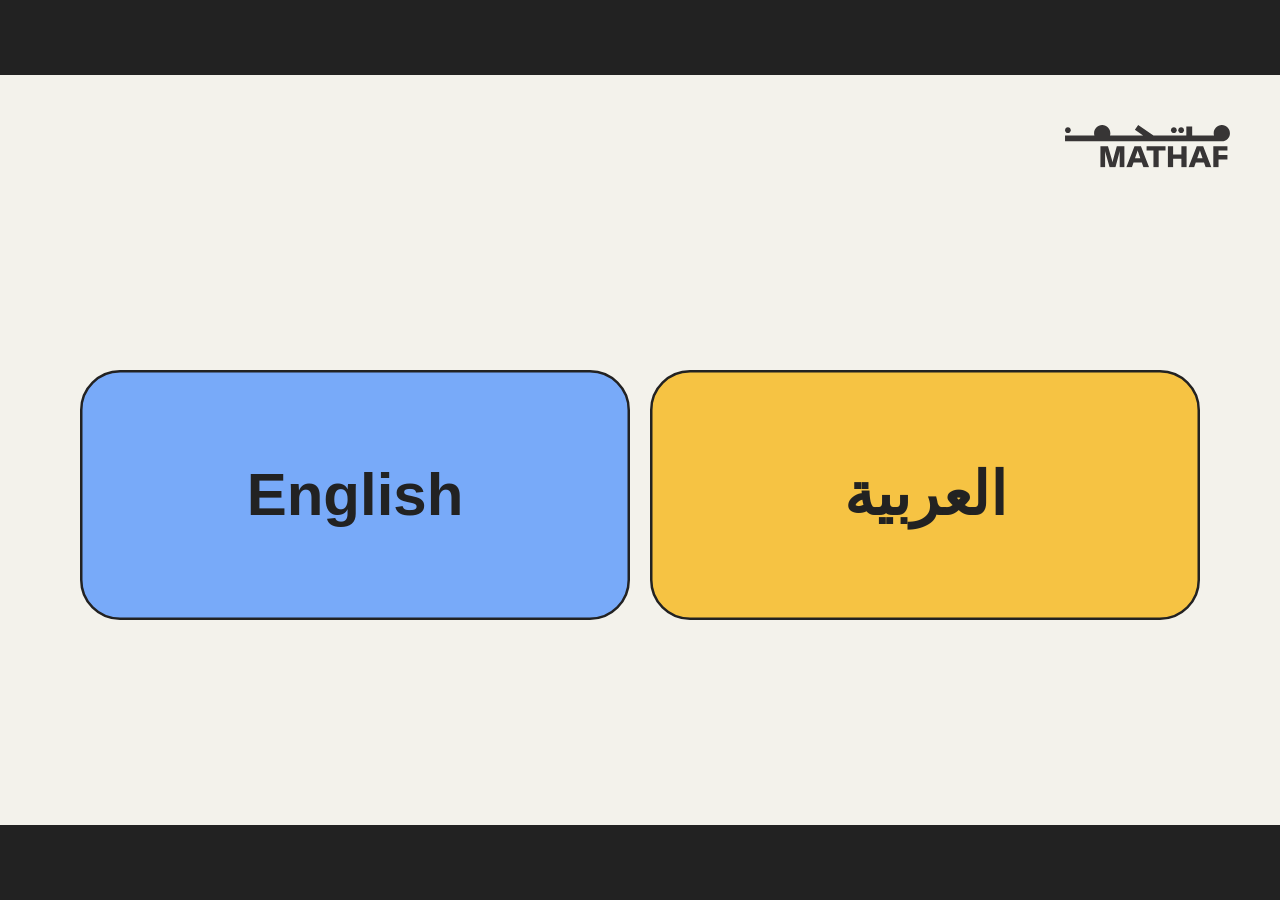
==== game/web/index.html @ 32881f0b "leaderboard" ====
<!doctype html>
<html lang="en" dir="ltr">
<head>
  <meta charset="utf-8">
  <meta name="viewport" content="width=device-width, initial-scale=1">
  <title>Quiz</title>
  <link rel="stylesheet" href="css/style.css">
</head>
<body>
  <main id="stage">
    <div class="logo-clearspace">
      <img class="logo" src="assets/logo-mathaf.svg" alt="Mathaf">
    </div>

    <section id="lang" class="screen active">
      <div class="choices">
        <button class="choice c0" data-lang="en">English</button>
        <button class="choice c1" data-lang="ar">العربية</button>
      </div>
    </section>

    <section id="cats" class="screen">
      <h1 class="title" id="cats-title"></h1>
      <div class="category-actions">
        <div class="choices" id="cat-list"></div>
        <button class="btn leaderboard-open" id="leaderboard-open"></button>
      </div>
    </section>

    <section id="leaderboard" class="screen">
      <h1 class="title" id="leaderboard-title"></h1>
      <div class="leaderboard-categories" id="leaderboard-categories"></div>
      <p class="leaderboard-status" id="leaderboard-status" role="status" aria-live="polite"></p>
      <button class="btn leaderboard-retry" id="leaderboard-retry" hidden></button>
      <div class="leaderboard-results" id="leaderboard-results">
        <div class="leaderboard-podium" id="leaderboard-podium"></div>
        <div class="leaderboard-table-wrap">
          <div class="leaderboard-table-header" aria-hidden="true">
            <span id="leaderboard-place-heading"></span>
            <span id="leaderboard-user-heading"></span>
            <span id="leaderboard-points-heading"></span>
          </div>
          <ol class="leaderboard-list" id="leaderboard-list"></ol>
        </div>
      </div>
      <div class="leaderboard-footer">
        <button class="btn" id="leaderboard-back"></button>
        <div class="leaderboard-periods" id="leaderboard-periods"></div>
      </div>
    </section>

    <section id="play" class="screen">
      <div class="bar"><span class="eyebrow" id="count"></span><div class="track"><div class="fill" id="fill"></div></div></div>
      <h2 id="q-text"></h2>
      <div class="pic" id="pic"></div>
      <div class="answers" id="answers"></div>
    </section>

    <section id="end" class="screen">
      <div class="end-main">
        <span class="eyebrow" id="end-label"></span>
        <div id="score"></div>
        <p class="lead" id="verdict"></p>
        <button class="btn" id="again"></button>
      </div>
      <!-- RFID card box; data-state is waiting, saved or expired -->
      <div class="scan" id="scan" data-state="waiting">
        <div class="scan-icon"></div>
        <h3 id="scan-title"></h3>
        <p id="scan-text"></p>
        <div class="scan-compare" id="scan-compare" hidden>
          <div><small id="before-label"></small><span id="before-score"></span></div>
          <div><small id="now-label"></small><span id="now-score"></span></div>
        </div>
        <p class="points-earned" id="points-earned" hidden></p>
        <button class="btn" id="check-points" hidden></button>
        <div class="track scan-track"><div class="fill" id="scan-fill"></div></div>
        <button class="btn" id="skip"></button>
      </div>
    </section>

    <section id="points" class="screen">
      <div class="points-page">
        <span class="eyebrow" id="points-title"></span>
        <div class="points-total" id="points-total"></div>
        <p class="points-target" id="points-target"></p>
        <div class="track points-track" role="progressbar" aria-valuemin="0" aria-valuemax="40">
          <div class="fill" id="points-fill"></div>
        </div>
        <h2 class="points-history-title" id="history-title"></h2>
        <ol class="points-history" id="points-history"></ol>
        <button class="btn" id="points-back"></button>
      </div>
    </section>

    <div id="rating-modal" class="rating-backdrop" role="dialog" aria-modal="true"
         aria-labelledby="rating-title" hidden>
      <div class="rating-card">
        <button class="rating-close" id="rating-close" aria-label="Close">&times;</button>
        <h2 id="rating-title"></h2>
        <div class="rating-options" id="rating-options"></div>
        <p id="rating-status" role="status" aria-live="polite"></p>
        <div class="rating-actions">
          <button class="btn" id="rating-submit" disabled></button>
          <button class="rating-skip" id="rating-skip"></button>
        </div>
      </div>
    </div>
  </main>
  <script src="js/question_bank.js"></script>
  <script src="js/app.js"></script>
</body>
</html>
---- game/web/css/style.css ----
@font-face {
  font-family: "IBM Plex Sans";
  font-weight: 400;
  font-display: swap;
  src: url("../fonts/IBMPlexSans-Regular.woff2") format("woff2");
}
@font-face {
  font-family: "IBM Plex Sans";
  font-weight: 700;
  font-display: swap;
  src: url("../fonts/IBMPlexSans-Bold.woff2") format("woff2");
}
@font-face {
  font-family: "IBM Plex Sans Condensed";
  font-weight: 700;
  font-display: swap;
  src: url("../fonts/IBMPlexSansCondensed-Bold.woff2") format("woff2");
}
@font-face {
  font-family: "IBM Plex Sans Arabic";
  font-weight: 400;
  font-display: swap;
  src: url("../fonts/IBMPlexSansArabic-Regular.woff2") format("woff2");
}

:root {
  --paper: #f3f2eb;
  --taupe: #d0c5be;
  --ink: #222;
  --ink-soft: #464646;
  --yellow-bright: #f9ff1e;
  --color-yellow: #ffe40c;
  --color-orange: #f6c343;
  --color-white: #fff;
  --color-grey-light: #bdbdbd;
  --color-grey-lighter: #ebebeb;
  --color-grey-medium: #6e6e6e;
  --color-black: #000;
  --color-magenta: #e83082;
  --color-success: #36ac17;
  --magenta: #e83082;
  --blue: #78aaf9;
  --orange: #f6c343;
  --yellow: #ffe40c;

  --font-body: "IBM Plex Sans", "IBM Plex Sans Arabic", sans-serif;
  --font-heading: "IBM Plex Sans Condensed", "IBM Plex Sans Arabic", sans-serif;

  --radius-pill: 2rem;
  --ease: cubic-bezier(0.25, 0.1, 0.25, 1);
  --dur-fast: 0.3s;
  --dur-med: 0.5s;
  --dur-slow: 1s;
  --space-1: 4px;
  --space-2: 8px;
  --space-3: 16px;
  --space-4: 24px;
  --space-5: 40px;
  --space-6: 64px;
  --space-7: 104px;
  --space-8: 160px;
}

*,
*::before,
*::after {
  box-sizing: border-box;
}

html,
body {
  margin: 0;
  min-height: 100%;
}

body {
  background: var(--paper);
  color: var(--ink);
  font: 16px/1.6 var(--font-body);
}

h1,
h2,
h3,
h4,
h5,
h6 {
  font-family: var(--font-heading);
}

::selection {
  background: var(--taupe);
  color: var(--ink);
}

html,
body {
  height: 100%;
  overflow: hidden;
}
body {
  background: var(--ink);
  -webkit-user-select: none;
  user-select: none;
  -webkit-tap-highlight-color: transparent;
  touch-action: manipulation;
}
button {
  font: inherit;
  color: inherit;
  cursor: pointer;
  border: 0;
  background: none;
}

#stage {
  width: 1024px;
  height: 600px;
  background: var(--paper);
  position: absolute;
  left: 50%;
  top: 50%;
  overflow: hidden;
  transform: translate(-50%, -50%);
}
/* Mathaf logo area */
.logo-clearspace {
  position: absolute;

  top: 24px;
  right: 24px;

  /* Clearspace around the actual logo */
  padding: 16px;

  z-index: 2;
}

.logo {
  display: block;

  /* Standard digital logo */
  width: 132px;
  height: auto;
}


/* Hide logo while answering questions */
#stage[data-screen="play"] .logo-clearspace {
  display: none;
}
.screen {
  position: absolute;
  inset: 0;
  padding: 112px var(--space-6) var(--space-5);
  display: none;
  flex-direction: column;
}
.screen.active {
  display: flex;
}

.eyebrow {
  font: 600 14px/1 var(--font-body);
  letter-spacing: 0.12em;
  text-transform: uppercase;
  color: var(--ink-soft);
}
[dir="rtl"] .eyebrow {
  letter-spacing: 0;
}
.title {
  font-size: 56px;
  line-height: 1.1;
  margin: var(--space-3) 0 var(--space-5);
  font-weight: 700;
}

.choices {
  display: grid;
  gap: var(--space-3);
  margin-top: auto;
  margin-bottom: auto;
}
#lang .choices {
  grid-template-columns: 1fr 1fr;
}
#cats .choices {
  grid-template-columns: 1fr 1fr;
}
#cats {
  padding: 72px var(--space-6) var(--space-3);
}
#cats .category-actions {
  display: flex;
  flex-direction: column;
  gap: var(--space-2);
  width: 100%;
  margin: auto;
}
#cats .title {
  font-size: 44px;
  margin: 8px 0 16px;
}
#cats .choices {
  width: 100%;
  margin: 0;
}
#cats .choice {
  min-height: 112px;
  font-size: 32px;
}
.leaderboard-open {
  box-sizing: border-box;
  width: 320px;
  min-height: 56px;
  margin: 0 auto;
  font-size: 24px;
  white-space: nowrap;
}
.choice {
  min-height: 200px;
  border-radius: var(--radius-pill);
  border: 2px solid var(--ink);
  font: 700 48px/1.1 var(--font-heading);
  padding: var(--space-4);
}
.choice:active {
  opacity: 0.8;
}
.c0 {
  background: var(--blue);
}
.c1 {
  background: var(--orange);
}
.c2 {
  background: var(--yellow);
}
.c3 {
  background: var(--taupe);
}

.bar {
  display: flex;
  align-items: center;
  gap: var(--space-3);
}
.track {
  flex: 1;
  height: 8px;
  border-radius: 4px;
  background: var(--taupe);
  overflow: hidden;
}
.fill {
  height: 100%;
  width: 100%;
  background: var(--ink);
  transform: scaleX(0);
  transform-origin: left center;
}
[dir="rtl"] .fill {
  transform-origin: right center;
}
#play {
  padding-top: var(--space-4);
  padding-bottom: var(--space-3); /* less empty space at the bottom = bigger image */
}
#q-text {
  font-size: 28px;
  line-height: 1.15;
  font-weight: 700;
  margin: var(--space-2) 0;
}
.pic {
  flex: 1; /* the image takes all space the text and buttons leave free */
  min-height: 0;
  margin-bottom: var(--space-2);
  border-radius: var(--space-3);
  background: none; /* no box behind the artwork: it sits on the page colour */
  overflow: hidden;
}
.pic img {
  width: 100%;
  height: 100%;
  object-fit: contain;
  display: block;
} /* contain: show the whole artwork, never crop */
.answers {
  display: grid;
  grid-template-columns: 1fr 1fr;
  gap: var(--space-2);
}
.ans {
  min-height: 52px; /* still easy to tap on a touchscreen */
  padding: var(--space-1) var(--space-4);
  border-radius: var(--radius-pill);
  border: 2px solid var(--ink);
  background: var(--paper);
  font: 500 20px/1.2 var(--font-body);
  text-align: start;
}
.ans:active {
  background: var(--taupe);
}
.ans.correct {
  background: #36ac17;
  font-weight: 700;
}
.ans.wrong {
  background: #e9190a;
  color: #fff;
}
/* 2-picture questions: two artworks side by side, each one a button */
.answers.pictures {
  flex: 1; /* take the space of the hidden .pic area */
  min-height: 0;
}
.answers.pictures .ans {
  height: 100%;
  min-height: 0;
  padding: var(--space-1); /* the coloured edge that turns green or red */
  border-radius: var(--space-3);
}
.answers.pictures .ans img {
  width: 100%;
  height: 100%;
  object-fit: contain; /* show the whole artwork, never crop */
  display: block;
}
/* Title and date shown on the picture after answering */
.pic,
.answers.pictures .ans {
  position: relative; /* the caption is placed relative to its picture */
}
.caption {
  position: absolute;
  left: 0;
  right: 0;
  bottom: 0;
  padding: var(--space-2) var(--space-3);
  background: rgba(0, 0, 0, 0.75);
  color: #fff;
  font: 700 24px/1.25 var(--font-body); /* change 24px to make the caption bigger or smaller */
  text-align: center;
}
.answers.locked .ans {
  pointer-events: none;
}
.answers.locked .ans:not(.correct):not(.wrong) {
  opacity: 0.45;
}

#end {
  justify-content: center;
}
#score {
  font: 700 180px/1 var(--font-heading);
  margin: var(--space-3) 0;
}
#score small {
  font-size: 64px;
  color: var(--ink-soft);
}
.lead {
  font-size: 22px;
  color: var(--ink-soft);
  margin: 0;
}
.btn {
  align-self: flex-start;
  margin-top: var(--space-4);
  min-height: 72px;
  padding: 0 var(--space-5);
  border-radius: var(--radius-pill);
  background: var(--yellow-bright);
  border: 2px solid var(--ink);
  font: 700 24px var(--font-heading);
}
.btn:active {
  background: var(--yellow);
}

#end.active {
  display: grid;
  grid-template-columns: 1fr 340px;
  gap: var(--space-5);
  align-items: center;
}
.end-main {
  display: flex;
  flex-direction: column;
}
.scan {
  border: 2px solid var(--ink);
  border-radius: var(--radius-pill);
  padding: var(--space-4);
  background: var(--blue);
  display: flex;
  flex-direction: column;
  gap: var(--space-2);
}
.scan h3 {
  margin: 0;
  font-size: 32px;
  line-height: 1.1;
}
.scan p {
  margin: 0;
  font-size: 20px;
  line-height: 1.3;
}
.scan-icon {
  width: 72px;
  height: 48px;
  border: 2px solid var(--ink);
  border-radius: 8px;
  background: var(--paper);
  margin-bottom: var(--space-2);
  position: relative;
}
.scan-icon::after {
  content: "";
  position: absolute;
  left: 8px;
  top: 10px;
  width: 20px;
  height: 16px;
  border-radius: 3px;
  background: var(--ink);
}
.scan-track {
  flex: none;
  margin-top: var(--space-3);
  background: var(--paper);
}
.scan-fill-run {
  transition: transform 20s linear;
}
.scan[data-state="saved"] {
  background: var(--paper);
}
.scan[data-state="saved"] .scan-track,
.scan[data-state="expired"] .scan-track {
  display: none;
}
.scan[data-state="expired"] {
  background: var(--taupe);
  border-color: var(--taupe);
}
.scan-compare {
  display: flex;
  gap: var(--space-3);
  font: 700 40px/1 var(--font-heading);
  margin-top: var(--space-2);
}
.scan-compare[hidden] {
  display: none; /* display: flex above would otherwise override the hidden attribute */
}
.scan-compare small {
  display: block;
  font: 500 14px/1.2 var(--font-body);
  color: var(--ink-soft);
  margin-bottom: var(--space-1);
}

.points-earned {
  font-weight: 700;
  white-space: pre-line;
}
.scan #check-points {
  min-height: 56px;
  margin-top: var(--space-2);
  font-size: 20px;
}
#points {
  padding: 32px var(--space-6);
}
.points-page {
  display: flex;
  flex-direction: column;
  min-height: 0;
  height: 100%;
}
.points-total {
  font: 700 88px/1 var(--font-heading);
  margin-top: var(--space-2);
}
.points-target {
  font-size: 20px;
  margin: var(--space-2) 0;
}
.points-track {
  flex: none;
  height: 16px;
}
.points-history-title {
  font-size: 28px;
  margin: var(--space-3) 0 var(--space-1);
}
.points-history {
  min-height: 0;
  overflow-y: auto;
  list-style: none;
  padding: 0;
  margin: 0;
}
.points-history li {
  display: flex;
  justify-content: space-between;
  align-items: center;
  gap: var(--space-3);
  padding: var(--space-2) 0;
  border-bottom: 1px solid var(--taupe);
  font-size: 18px;
}
.points-history li strong {
  flex: none;
  font: 700 24px/1 var(--font-heading);
}
.points-page .btn {
  flex: none;
  margin-top: var(--space-3);
}

#leaderboard {
  padding: 72px var(--space-6) var(--space-3);
}
#leaderboard .title {
  font-size: 44px;
  margin: 8px 0 16px;
}
.leaderboard-categories,
.leaderboard-periods {
  display: flex;
  gap: var(--space-2);
}
.leaderboard-categories {
  margin-bottom: var(--space-2);
}
.leaderboard-tab {
  flex: 1;
  min-width: 0;
  min-height: 42px;
  padding: 0 var(--space-3);
  border: 2px solid var(--ink);
  border-radius: var(--radius-pill);
  font: 700 18px/1.1 var(--font-body);
}
.leaderboard-tab[aria-pressed="true"] {
  background: var(--yellow-bright);
}
#leaderboard-categories .leaderboard-tab[aria-pressed="true"] {
  background: var(--color-magenta);
}
.leaderboard-status {
  min-height: 24px;
  margin: 0;
  color: var(--ink-soft);
}
.leaderboard-results {
  display: grid;
  grid-template-columns: minmax(0, 0.9fr) minmax(0, 1.1fr);
  align-items: stretch;
  gap: var(--space-4);
  flex: 1;
  min-height: 0;
  margin: var(--space-2) 0;
}
.leaderboard-results[hidden] {
  display: none;
}
.leaderboard-podium {
  display: grid;
  grid-template-columns: repeat(3, minmax(0, 1fr));
  align-items: end;
  align-self: center;
  width: 100%;
  height: min(100%, 280px);
  min-height: 0;
}
.podium-place {
  display: flex;
  flex-direction: column;
  align-items: center;
  justify-content: flex-end;
  min-width: 0;
  text-align: center;
}
.podium-place-empty {
  visibility: hidden;
}
.podium-trophy {
  min-height: 48px;
  font-size: 42px;
  line-height: 1.2;
}
.podium-place-1 .podium-trophy {
  font-size: 52px;
}
.podium-user {
  width: 100%;
  overflow: hidden;
  padding: 0 2px var(--space-1);
  font-size: 15px;
  text-overflow: ellipsis;
  white-space: nowrap;
}
.podium-block {
  display: grid;
  place-items: center;
  width: 100%;
  min-height: 70px;
  color: var(--color-white);
  font: 700 52px/1 var(--font-heading);
}
.podium-place-1 .podium-block {
  min-height: 150px;
  background: var(--color-yellow);
  font-size: 80px;
}
.podium-place-2 .podium-block {
  min-height: 105px;
  background: var(--color-grey-light);
  font-size: 64px;
}
.podium-place-3 .podium-block {
  min-height: 78px;
  background: var(--color-orange);
  font-size: 56px;
}
.leaderboard-table-wrap {
  display: flex;
  flex-direction: column;
  min-width: 0;
  min-height: 0;
}
.leaderboard-table-header,
.leaderboard-row {
  display: grid;
  grid-template-columns: 76px minmax(0, 1fr) 52px;
  align-items: center;
  gap: var(--space-2);
}
.leaderboard-table-header {
  flex: none;
  min-height: 30px;
  color: var(--ink-soft);
  font-size: 14px;
  font-weight: 700;
}
.leaderboard-list {
  flex: 1;
  min-height: 0;
  min-width: 0;
  overscroll-behavior: contain;
  overflow-x: hidden;
  overflow-y: scroll;
  margin: 0;
  padding: 0;
  list-style: none;
  scrollbar-gutter: stable;
  scrollbar-color: var(--color-grey-medium) var(--color-grey-lighter);
  scrollbar-width: thin;
  touch-action: pan-y;
}
.leaderboard-list::-webkit-scrollbar {
  width: 10px;
}
.leaderboard-list::-webkit-scrollbar-track {
  background: var(--color-grey-lighter);
  border-radius: var(--radius-pill);
}
.leaderboard-list::-webkit-scrollbar-thumb {
  background: var(--color-grey-medium);
  border: 2px solid var(--color-grey-lighter);
  border-radius: var(--radius-pill);
}
.leaderboard-row {
  min-height: 42px;
  min-width: 0;
  padding: var(--space-1) var(--space-2);
  border-bottom: 1px solid var(--taupe);
  border-radius: 6px;
  font-size: 16px;
  transition: background-color var(--dur-fast), box-shadow var(--dur-fast);
}
.leaderboard-row:hover {
  background: var(--color-grey-lighter);
  box-shadow: inset 3px 0 var(--blue);
}
.leaderboard-row.leaderboard-current-user,
.leaderboard-row.leaderboard-current-user:hover {
  background: var(--color-success);
  color: var(--color-black);
  font-weight: 700;
}
.leaderboard-place {
  display: flex;
  align-items: center;
  justify-content: center;
  gap: var(--space-1);
  min-width: 0;
  font-size: 19px;
}
.leaderboard-place > span:last-child {
  min-width: 1.5em;
  text-align: center;
}
.leaderboard-place .leaderboard-trophy {
  flex: none;
  font-size: 24px;
  line-height: 1;
}
.leaderboard-place.leaderboard-rank-1 {
  color: #8a6200;
}
.leaderboard-place.leaderboard-rank-1 .leaderboard-trophy {
  font-size: 26px;
  filter: drop-shadow(0 2px 2px rgba(110, 75, 0, 0.45));
}
.leaderboard-user {
  min-width: 0;
  overflow: hidden;
  text-overflow: ellipsis;
  white-space: nowrap;
}
.leaderboard-score {
  text-align: end;
  font: 700 24px/1 var(--font-heading);
}
.leaderboard-footer {
  display: flex;
  align-items: stretch;
  justify-content: space-between;
  gap: var(--space-3);
  margin-top: auto;
}
.leaderboard-footer > .btn {
  flex: 0 0 260px;
  width: 260px;
  min-height: 56px;
  margin: 0;
  padding: 0 var(--space-2);
  font: 700 20px var(--font-heading);
}
.leaderboard-periods {
  display: flex;
  gap: var(--space-2);
}
.leaderboard-periods .leaderboard-tab {
  flex: 0 0 auto;
  width: auto;
  min-height: 56px;
  padding: 0 20px;
  font: 700 20px var(--font-heading);
}
#leaderboard .leaderboard-retry {
  min-height: 40px;
  margin: 0 0 var(--space-2);
  padding: 0 var(--space-3);
  font-size: 16px;
}
#leaderboard .leaderboard-retry[hidden] {
  display: none;
}

.rating-backdrop {
  position: absolute;
  inset: 0;
  z-index: 5;
  display: grid;
  place-items: center;
  padding: var(--space-5);
  background: rgba(0, 0, 0, 0.48);
}
.rating-backdrop[hidden] {
  display: none;
}
.rating-card {
  position: relative;
  width: min(620px, 100%);
  padding: var(--space-5);
  border-radius: var(--space-3);
  background: #fff;
  box-shadow: 0 12px 40px rgba(0, 0, 0, 0.25);
  text-align: center;
}
.rating-card h2 {
  max-width: 470px;
  margin: 0 auto var(--space-4);
  font: 700 30px/1.2 var(--font-body);
}
.rating-close {
  position: absolute;
  top: 8px;
  right: 12px;
  width: 40px;
  height: 40px;
  border-radius: 50%;
  font-size: 32px;
  line-height: 1;
}
[dir="rtl"] .rating-close {
  right: auto;
  left: 12px;
}
.rating-options {
  display: flex;
  justify-content: center;
  gap: var(--space-2);
}
.rating-option {
  width: 72px;
  height: 72px;
  padding: 0;
  border: 2px solid transparent;
  border-radius: 50%;
}
.rating-option svg {
  display: block;
  width: 56px;
  height: 56px;
  margin: auto;
}
.rating-option[aria-pressed="true"] {
  border-color: var(--ink);
  background: var(--paper);
  transform: scale(1.08);
}
.rating-status {
  min-height: 24px;
  margin: var(--space-2) 0 0;
  color: #a32116;
}
.rating-actions {
  display: flex;
  justify-content: center;
  align-items: center;
  gap: var(--space-3);
}
.rating-actions .btn {
  align-self: auto;
  min-height: 56px;
  margin-top: var(--space-2);
  padding: 0 var(--space-4);
  font-size: 20px;
}
.rating-actions .btn:disabled {
  opacity: 0.5;
  cursor: default;
}
.rating-skip {
  min-height: 48px;
  padding: 0 var(--space-2);
  font-size: 18px;
  text-decoration: underline;
}
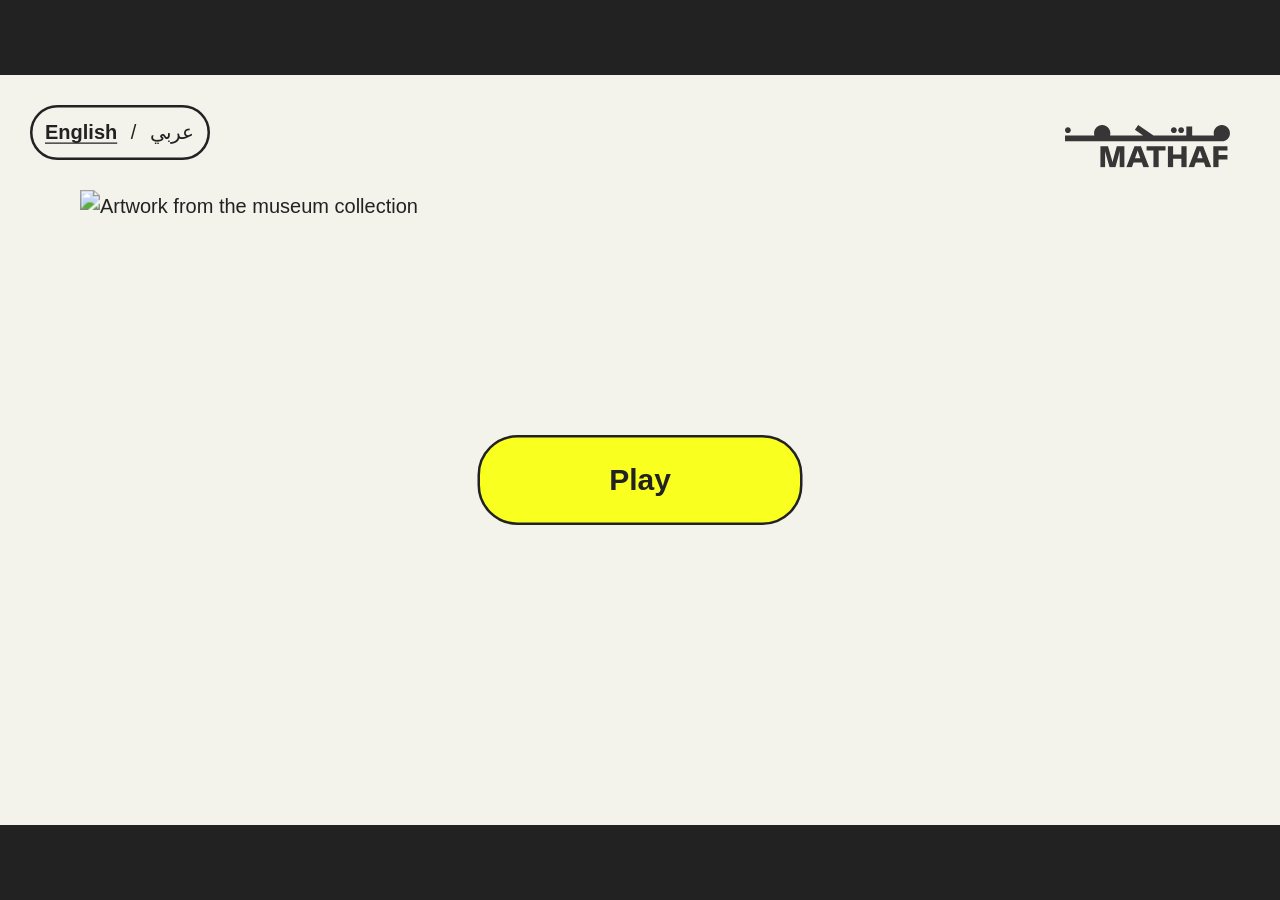
==== commit 1681c29d: "language and main screen" ====
--- a/game/web/index.html
+++ b/game/web/index.html
@@ -8,14 +8,52 @@
 </head>
 <body>
   <main id="stage">
+    <div id="language-control" role="group" aria-label="Language">
+      <button type="button" data-lang="en" aria-pressed="true">English</button>
+      <span aria-hidden="true">/</span>
+      <button type="button" data-lang="ar" aria-pressed="false">عربي</button>
+    </div>
     <div class="logo-clearspace">
       <img class="logo" src="assets/logo-mathaf.svg" alt="Mathaf">
     </div>
 
-    <section id="lang" class="screen active">
-      <div class="choices">
-        <button class="choice c0" data-lang="en">English</button>
-        <button class="choice c1" data-lang="ar">العربية</button>
+    <section id="home" class="screen active">
+      <img id="home-art" class="home-art" alt="">
+      <button class="btn home-play" id="home-play" type="button"></button>
+    </section>
+
+    <section id="account" class="screen">
+      <div class="account-panel">
+        <h1 class="title" id="account-title"></h1>
+        <p id="account-prompt"></p>
+        <div class="account-choice" id="account-choice">
+          <button class="choice c0" id="account-signin" type="button"></button>
+          <button class="choice c1" id="account-guest" type="button"></button>
+        </div>
+        <form id="account-form" hidden>
+          <label for="account-code-input" id="account-code-label"></label>
+          <input id="account-code-input" name="account-code" type="text"
+                 maxlength="128" autocomplete="off" autocapitalize="off"
+                 spellcheck="false">
+          <button class="btn" id="account-submit" type="submit"></button>
+        </form>
+        <button class="btn" id="account-create-open" type="button" hidden></button>
+        <form id="account-create-form" hidden>
+          <label for="account-name-input" id="account-name-label"></label>
+          <input id="account-name-input" name="display-name" type="text"
+                 maxlength="40" autocomplete="name">
+          <button class="btn" id="account-create-submit" type="submit"></button>
+          <button class="btn account-create-back" id="account-create-back" type="button"></button>
+        </form>
+        <div id="account-created" hidden>
+          <p id="account-created-message"></p>
+          <strong id="account-created-code" dir="ltr"></strong>
+          <p id="account-created-reminder"></p>
+          <button class="btn" id="account-created-continue" type="button"></button>
+        </div>
+        <p id="account-error" role="status" aria-live="polite"></p>
+        <p id="account-countdown" role="status" aria-live="polite"></p>
+        <button class="btn account-back" id="account-back" type="button" hidden></button>
       </div>
     </section>
 
@@ -63,19 +101,15 @@
         <p class="lead" id="verdict"></p>
         <button class="btn" id="again"></button>
       </div>
-      <!-- RFID card box; data-state is waiting, saved or expired -->
-      <div class="scan" id="scan" data-state="waiting">
-        <div class="scan-icon"></div>
-        <h3 id="scan-title"></h3>
-        <p id="scan-text"></p>
-        <div class="scan-compare" id="scan-compare" hidden>
+      <div class="save-panel" id="save-panel" data-state="waiting">
+        <h3 id="save-title"></h3>
+        <p id="save-message" role="status" aria-live="polite"></p>
+        <div class="score-compare" id="score-compare" hidden>
           <div><small id="before-label"></small><span id="before-score"></span></div>
           <div><small id="now-label"></small><span id="now-score"></span></div>
         </div>
         <p class="points-earned" id="points-earned" hidden></p>
         <button class="btn" id="check-points" hidden></button>
-        <div class="track scan-track"><div class="fill" id="scan-fill"></div></div>
-        <button class="btn" id="skip"></button>
       </div>
     </section>
 
--- a/game/web/css/style.css
+++ b/game/web/css/style.css
@@ -1,28 +1,3 @@
-@font-face {
-  font-family: "IBM Plex Sans";
-  font-weight: 400;
-  font-display: swap;
-  src: url("../fonts/IBMPlexSans-Regular.woff2") format("woff2");
-}
-@font-face {
-  font-family: "IBM Plex Sans";
-  font-weight: 700;
-  font-display: swap;
-  src: url("../fonts/IBMPlexSans-Bold.woff2") format("woff2");
-}
-@font-face {
-  font-family: "IBM Plex Sans Condensed";
-  font-weight: 700;
-  font-display: swap;
-  src: url("../fonts/IBMPlexSansCondensed-Bold.woff2") format("woff2");
-}
-@font-face {
-  font-family: "IBM Plex Sans Arabic";
-  font-weight: 400;
-  font-display: swap;
-  src: url("../fonts/IBMPlexSansArabic-Regular.woff2") format("woff2");
-}
-
 :root {
   --paper: #f3f2eb;
   --taupe: #d0c5be;
@@ -43,8 +18,8 @@
   --orange: #f6c343;
   --yellow: #ffe40c;
 
-  --font-body: "IBM Plex Sans", "IBM Plex Sans Arabic", sans-serif;
-  --font-heading: "IBM Plex Sans Condensed", "IBM Plex Sans Arabic", sans-serif;
+  --font-body: "ABC Diatype", sans-serif;
+  --font-heading: "ABC Diatype", sans-serif;
 
   --radius-pill: 2rem;
   --ease: cubic-bezier(0.25, 0.1, 0.25, 1);
@@ -61,6 +36,11 @@
   --space-8: 160px;
 }
 
+:lang(ar) {
+  --font-body: "ABC Diatype Arabic", "ABC Diatype", sans-serif;
+  --font-heading: "ABC Diatype Arabic", "ABC Diatype", sans-serif;
+}
+
 *,
 *::before,
 *::after {
@@ -144,6 +124,33 @@
   height: auto;
 }
 
+#language-control {
+  position: absolute;
+  top: 24px;
+  left: 24px;
+  z-index: 4;
+  display: flex;
+  align-items: center;
+  justify-content: space-between;
+  width: 144px;
+  height: 44px;
+  padding: 4px 10px;
+  border: 2px solid var(--ink);
+  border-radius: var(--radius-pill);
+  background: var(--paper);
+  direction: ltr;
+}
+#language-control button {
+  min-height: 32px;
+  padding: 0;
+  font-size: 16px;
+  white-space: nowrap;
+}
+#language-control button[aria-pressed="true"] {
+  font-weight: 700;
+  text-decoration: underline;
+  text-underline-offset: 3px;
+}
 
 /* Hide logo while answering questions */
 #stage[data-screen="play"] .logo-clearspace {
@@ -182,8 +189,185 @@
   margin-top: auto;
   margin-bottom: auto;
 }
-#lang .choices {
-  grid-template-columns: 1fr 1fr;
+#home {
+  align-items: center;
+  justify-content: center;
+  padding: 92px var(--space-6) 112px;
+}
+.home-art {
+  position: absolute;
+  inset: 92px var(--space-6) 112px;
+  width: calc(100% - 128px);
+  height: calc(100% - 204px);
+  object-fit: contain;
+}
+.home-play {
+  position: absolute;
+  z-index: 1;
+  left: 50%;
+  top: 50%;
+  min-width: 260px;
+  margin: 0;
+  transform: translate(-50%, -50%);
+  background: rgba(232, 48, 130, 0.72);
+}
+.home-play.btn:active {
+  background: rgba(232, 48, 130, 0.88);
+}
+#account {
+  justify-content: center;
+  align-items: stretch;
+  padding: 72px var(--space-6) var(--space-3);
+}
+.account-panel {
+  display: grid;
+  grid-template-columns: minmax(0, 1fr) minmax(0, 1fr);
+  align-content: center;
+  align-items: center;
+  gap: var(--space-2);
+  width: 100%;
+  margin: auto;
+}
+#account .title {
+  grid-column: 1 / -1;
+  font-size: 40px;
+  margin: 0;
+}
+#account-prompt {
+  grid-column: 1 / -1;
+  font-size: 18px;
+  line-height: 1.3;
+  margin: 0;
+}
+.account-choice {
+  grid-column: 1 / -1;
+  display: grid;
+  grid-template-columns: repeat(2, minmax(0, 1fr));
+  gap: var(--space-3);
+  width: 100%;
+}
+.account-choice[hidden] {
+  display: none;
+}
+.account-choice .choice {
+  min-height: 112px;
+  font-size: 32px;
+}
+#account-form {
+  grid-column: 1;
+  display: flex;
+  flex-direction: column;
+  gap: var(--space-2);
+  width: 100%;
+}
+#account-form[hidden] {
+  display: none;
+}
+#account-code-label {
+  font-size: 18px;
+  font-weight: 700;
+}
+#account-code-input,
+#account-name-input {
+  width: 100%;
+  min-height: 64px;
+  border: 2px solid var(--ink);
+  border-radius: var(--radius-pill);
+  padding: 0 var(--space-4);
+  background: var(--color-white);
+  color: var(--ink);
+  font: 500 28px/1.2 var(--font-body);
+  user-select: text;
+  -webkit-user-select: text;
+}
+.account-panel .btn {
+  align-self: stretch;
+  min-height: 56px;
+  margin-top: 0;
+  padding: 0 var(--space-3);
+  font-size: 22px;
+}
+#account-submit {
+  background: var(--blue);
+}
+#account-create-submit {
+  min-height: 56px;
+  background: var(--blue);
+}
+#account-create-open {
+  grid-column: 2;
+  width: 100%;
+  min-height: 72px;
+  background: var(--orange);
+}
+#account-create-form {
+  grid-column: 1 / -1;
+  display: grid;
+  grid-template-columns: minmax(0, 1fr) minmax(0, 1fr);
+  align-items: center;
+  gap: var(--space-2) var(--space-4);
+}
+#account-name-label,
+#account-name-input,
+#account-create-submit {
+  grid-column: 1;
+}
+.account-create-back {
+  grid-column: 2;
+  grid-row: 3;
+}
+#account-create-back {
+  min-height: 56px;
+  background: var(--orange);
+}
+#account-create-form[hidden],
+#account-created[hidden] {
+  display: none;
+}
+#account-created {
+  grid-column: 1 / -1;
+  display: flex;
+  flex-direction: column;
+  align-items: center;
+  gap: var(--space-2);
+  text-align: center;
+}
+#account-created-message,
+#account-created-reminder {
+  margin: 0;
+}
+#account-created-code {
+  border: 2px dashed var(--ink);
+  border-radius: var(--radius-pill);
+  padding: var(--space-2) var(--space-4);
+  font-size: 44px;
+  letter-spacing: 0.18em;
+}
+#account-created-continue {
+  min-height: 56px;
+  align-self: center;
+  width: 320px;
+}
+#account-error {
+  grid-column: 1 / -1;
+  min-height: 1.3em;
+  margin: 0;
+  color: #a00000;
+}
+#account-error[hidden] {
+  display: none;
+}
+#account-countdown {
+  grid-column: 1 / -1;
+  margin: 0;
+  font-weight: 700;
+  text-align: center;
+}
+#account-back {
+  grid-column: 1 / -1;
+  justify-self: center;
+  width: 320px;
+  background: var(--yellow-bright);
 }
 #cats .choices {
   grid-template-columns: 1fr 1fr;
@@ -264,7 +448,7 @@
   transform-origin: right center;
 }
 #play {
-  padding-top: var(--space-4);
+  padding-top: 88px;
   padding-bottom: var(--space-3); /* less empty space at the bottom = bigger image */
 }
 #q-text {
@@ -392,7 +576,7 @@
   display: flex;
   flex-direction: column;
 }
-.scan {
+.save-panel {
   border: 2px solid var(--ink);
   border-radius: var(--radius-pill);
   padding: var(--space-4);
@@ -401,64 +585,34 @@
   flex-direction: column;
   gap: var(--space-2);
 }
-.scan h3 {
+.save-panel h3 {
   margin: 0;
   font-size: 32px;
   line-height: 1.1;
 }
-.scan p {
+.save-panel p {
   margin: 0;
   font-size: 20px;
   line-height: 1.3;
 }
-.scan-icon {
-  width: 72px;
-  height: 48px;
-  border: 2px solid var(--ink);
-  border-radius: 8px;
+.save-panel[data-state="saved"] {
   background: var(--paper);
-  margin-bottom: var(--space-2);
-  position: relative;
-}
-.scan-icon::after {
-  content: "";
-  position: absolute;
-  left: 8px;
-  top: 10px;
-  width: 20px;
-  height: 16px;
-  border-radius: 3px;
-  background: var(--ink);
-}
-.scan-track {
-  flex: none;
-  margin-top: var(--space-3);
-  background: var(--paper);
-}
-.scan-fill-run {
-  transition: transform 20s linear;
-}
-.scan[data-state="saved"] {
-  background: var(--paper);
-}
-.scan[data-state="saved"] .scan-track,
-.scan[data-state="expired"] .scan-track {
-  display: none;
-}
-.scan[data-state="expired"] {
+}
+.save-panel[data-state="guest"],
+.save-panel[data-state="error"] {
   background: var(--taupe);
   border-color: var(--taupe);
 }
-.scan-compare {
+.score-compare {
   display: flex;
   gap: var(--space-3);
   font: 700 40px/1 var(--font-heading);
   margin-top: var(--space-2);
 }
-.scan-compare[hidden] {
+.score-compare[hidden] {
   display: none; /* display: flex above would otherwise override the hidden attribute */
 }
-.scan-compare small {
+.score-compare small {
   display: block;
   font: 500 14px/1.2 var(--font-body);
   color: var(--ink-soft);
@@ -469,7 +623,7 @@
   font-weight: 700;
   white-space: pre-line;
 }
-.scan #check-points {
+.save-panel #check-points {
   min-height: 56px;
   margin-top: var(--space-2);
   font-size: 20px;
@@ -592,12 +746,16 @@
   visibility: hidden;
 }
 .podium-trophy {
+  display: block;
+  width: 44px;
+  height: 48px;
+  object-fit: contain;
+  flex: none;
   min-height: 48px;
-  font-size: 42px;
-  line-height: 1.2;
 }
 .podium-place-1 .podium-trophy {
-  font-size: 52px;
+  width: 52px;
+  height: 52px;
 }
 .podium-user {
   width: 100%;
@@ -709,15 +867,18 @@
   text-align: center;
 }
 .leaderboard-place .leaderboard-trophy {
+  display: block;
   flex: none;
-  font-size: 24px;
-  line-height: 1;
+  width: 24px;
+  height: 24px;
+  object-fit: contain;
 }
 .leaderboard-place.leaderboard-rank-1 {
   color: #8a6200;
 }
 .leaderboard-place.leaderboard-rank-1 .leaderboard-trophy {
-  font-size: 26px;
+  width: 26px;
+  height: 26px;
   filter: drop-shadow(0 2px 2px rgba(110, 75, 0, 0.45));
 }
 .leaderboard-user {
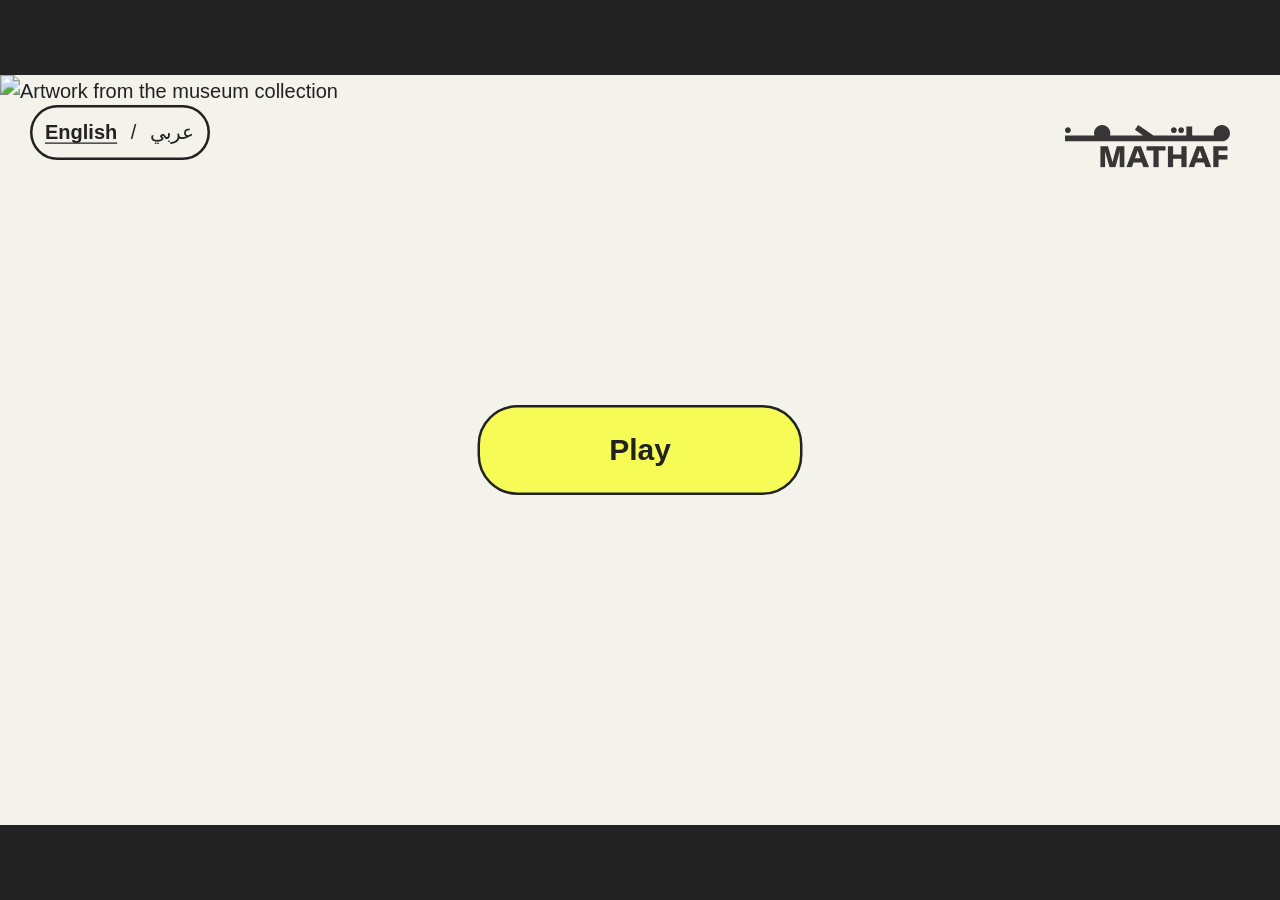
==== commit bcdc41ef: "average, idle and exit" ====
--- a/game/web/index.html
+++ b/game/web/index.html
@@ -63,6 +63,7 @@
         <div class="choices" id="cat-list"></div>
         <button class="btn leaderboard-open" id="leaderboard-open"></button>
       </div>
+      <button class="btn category-exit" id="category-exit" type="button"></button>
     </section>
 
     <section id="leaderboard" class="screen">
@@ -109,6 +110,7 @@
           <div><small id="now-label"></small><span id="now-score"></span></div>
         </div>
         <p class="points-earned" id="points-earned" hidden></p>
+        <p class="daily-average" id="daily-average" hidden></p>
         <button class="btn" id="check-points" hidden></button>
       </div>
     </section>
--- a/game/web/css/style.css
+++ b/game/web/css/style.css
@@ -192,16 +192,16 @@
 #home {
   align-items: center;
   justify-content: center;
-  padding: 92px var(--space-6) 112px;
+  padding: 0;
 }
 .home-art {
   position: absolute;
-  inset: 92px var(--space-6) 112px;
-  width: calc(100% - 128px);
-  height: calc(100% - 204px);
-  object-fit: contain;
-}
-.home-play {
+  inset: 0;
+  width: 100%;
+  height: 100%;
+  object-fit: cover;
+}
+.btn.home-play {
   position: absolute;
   z-index: 1;
   left: 50%;
@@ -209,10 +209,10 @@
   min-width: 260px;
   margin: 0;
   transform: translate(-50%, -50%);
-  background: rgba(232, 48, 130, 0.72);
-}
-.home-play.btn:active {
-  background: rgba(232, 48, 130, 0.88);
+  background: rgba(249, 255, 30, 0.72);
+}
+.btn.home-play:active {
+  background: rgba(249, 255, 30, 0.86);
 }
 #account {
   justify-content: center;
@@ -401,6 +401,16 @@
   margin: 0 auto;
   font-size: 24px;
   white-space: nowrap;
+}
+.category-exit {
+  position: absolute;
+  left: 24px;
+  bottom: 24px;
+  min-width: 160px;
+  min-height: 56px;
+  margin: 0;
+  padding: 0 var(--space-3);
+  font-size: 20px;
 }
 .choice {
   min-height: 200px;
@@ -603,6 +613,9 @@
   background: var(--taupe);
   border-color: var(--taupe);
 }
+.save-panel[data-state="guest"] #save-title {
+  display: none;
+}
 .score-compare {
   display: flex;
   gap: var(--space-3);
@@ -620,6 +633,10 @@
 }
 
 .points-earned {
+  font-weight: 700;
+  white-space: pre-line;
+}
+.daily-average {
   font-weight: 700;
   white-space: pre-line;
 }
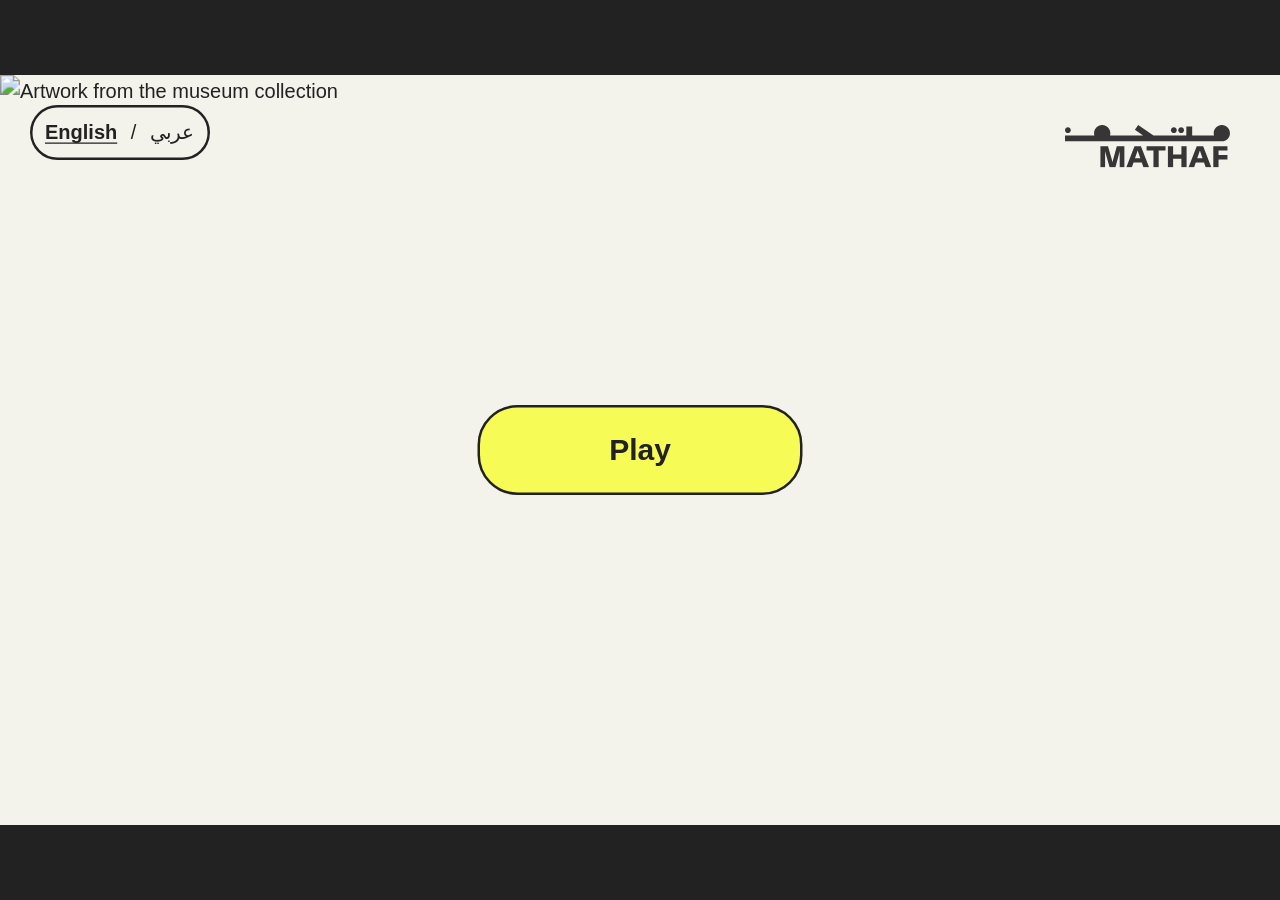
==== commit ee950861: "dashboard" ====
--- a/game/web/index.html
+++ b/game/web/index.html
@@ -62,8 +62,26 @@
       <div class="category-actions">
         <div class="choices" id="cat-list"></div>
         <button class="btn leaderboard-open" id="leaderboard-open"></button>
+        <button class="btn dashboard-open" id="dashboard-open" hidden></button>
       </div>
       <button class="btn category-exit" id="category-exit" type="button"></button>
+    </section>
+
+    <section id="dashboard" class="screen">
+      <h1 class="title" id="dashboard-title"></h1>
+      <p class="dashboard-admin-name" id="dashboard-admin-name"></p>
+      <div class="dashboard-stats">
+        <div><span id="stat-feedback-label"></span><strong id="stat-feedback"></strong></div>
+        <div><span id="stat-players-label"></span><strong id="stat-players"></strong></div>
+        <div><span id="stat-today-label"></span><strong id="stat-today"></strong></div>
+        <div><span id="stat-score-label"></span><strong id="stat-score"></strong></div>
+        <div><span id="stat-rating-label"></span><strong id="stat-rating"></strong></div>
+      </div>
+      <div class="dashboard-actions">
+        <button class="btn" id="dashboard-back" type="button"></button>
+        <button class="btn" id="dashboard-exit" type="button"></button>
+      </div>
+      <p class="dashboard-status" id="dashboard-status" role="status" aria-live="polite"></p>
     </section>
 
     <section id="leaderboard" class="screen">
@@ -142,6 +160,7 @@
         </div>
       </div>
     </div>
+    <div id="visitor-stats" hidden></div>
   </main>
   <script src="js/question_bank.js"></script>
   <script src="js/app.js"></script>
--- a/game/web/css/style.css
+++ b/game/web/css/style.css
@@ -394,7 +394,8 @@
   min-height: 112px;
   font-size: 32px;
 }
-.leaderboard-open {
+.leaderboard-open,
+.dashboard-open {
   box-sizing: border-box;
   width: 320px;
   min-height: 56px;
@@ -402,6 +403,12 @@
   font-size: 24px;
   white-space: nowrap;
 }
+.dashboard-open[hidden] {
+  display: none;
+}
+.dashboard-open {
+  background: var(--yellow-bright);
+}
 .category-exit {
   position: absolute;
   left: 24px;
@@ -411,6 +418,81 @@
   margin: 0;
   padding: 0 var(--space-3);
   font-size: 20px;
+}
+#dashboard {
+  padding: 88px var(--space-6) var(--space-5);
+}
+#dashboard .title {
+  font-size: 44px;
+  margin: 0;
+}
+.dashboard-admin-name {
+  margin: 0 0 var(--space-3);
+  color: var(--ink-soft);
+  overflow: hidden;
+  text-overflow: ellipsis;
+  white-space: nowrap;
+}
+.dashboard-stats {
+  display: grid;
+  grid-template-columns: repeat(3, minmax(0, 1fr));
+  gap: var(--space-3);
+}
+.dashboard-stats > div {
+  min-height: 112px;
+  padding: var(--space-3);
+  border: 2px solid var(--ink);
+  border-radius: var(--space-3);
+  background: var(--color-white);
+  display: flex;
+  flex-direction: column;
+  justify-content: space-between;
+}
+.dashboard-stats span {
+  font-size: 18px;
+  line-height: 1.2;
+}
+.dashboard-stats strong {
+  font-size: 36px;
+  line-height: 1;
+}
+.dashboard-actions {
+  display: flex;
+  gap: var(--space-3);
+}
+.dashboard-actions .btn {
+  min-height: 56px;
+  margin-top: var(--space-3);
+  font-size: 20px;
+}
+#dashboard-back {
+  background: var(--blue);
+}
+#dashboard-exit {
+  background: var(--orange);
+}
+.dashboard-status {
+  position: absolute;
+  right: var(--space-6);
+  bottom: var(--space-4);
+  margin: 0;
+  color: #a00000;
+}
+#visitor-stats:not([hidden]) {
+  position: absolute;
+  right: 16px;
+  bottom: 12px;
+  z-index: 3;
+  max-width: 62%;
+  padding: 4px 10px;
+  border-radius: var(--radius-pill);
+  background: rgba(243, 242, 235, 0.88);
+  color: var(--ink-soft);
+  font-size: 13px;
+  line-height: 1.2;
+  direction: ltr;
+  text-align: right;
+  white-space: nowrap;
 }
 .choice {
   min-height: 200px;
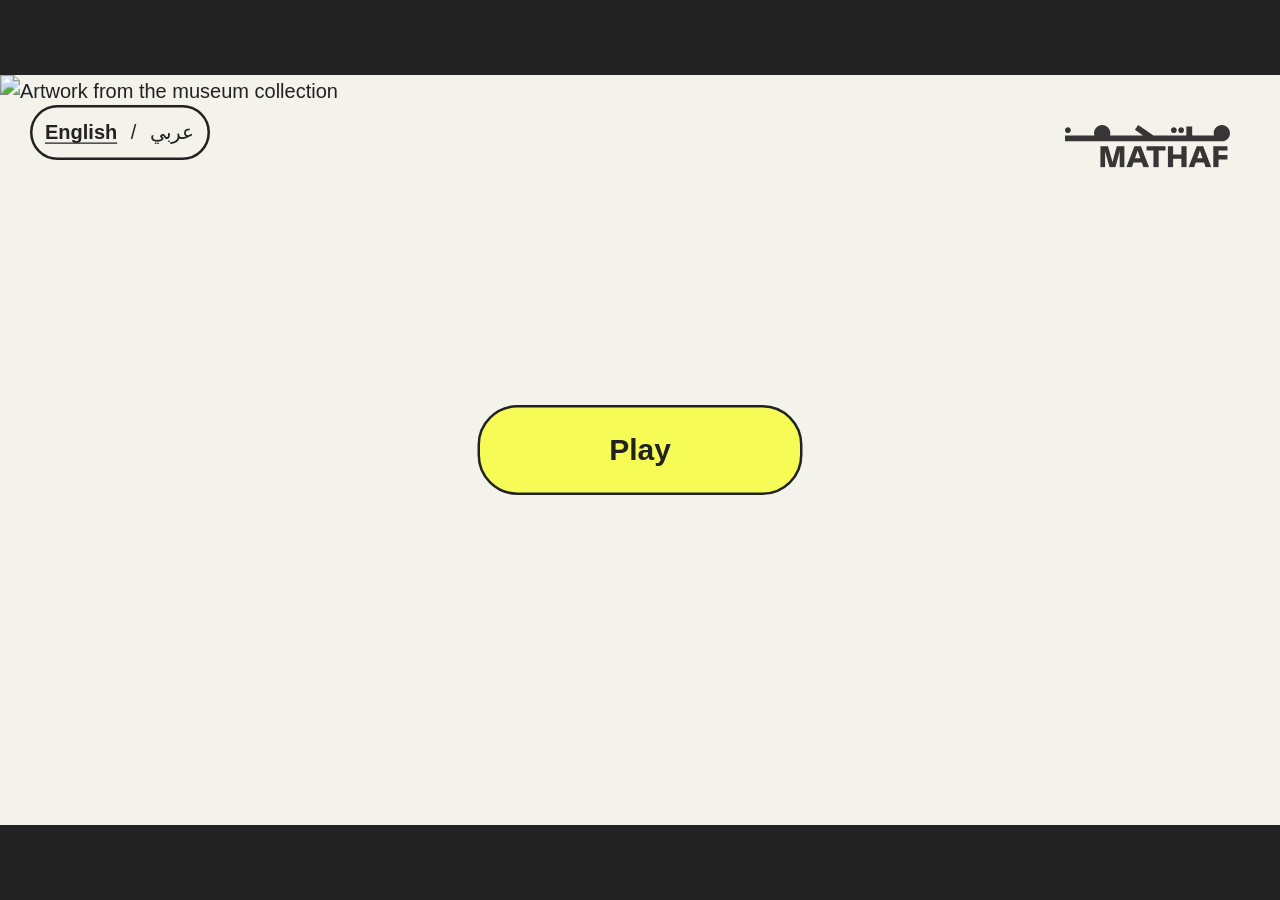
==== commit 74afddc3: "dashboard center and score , feedbackon dashboard" ====
--- a/game/web/index.html
+++ b/game/web/index.html
@@ -74,14 +74,36 @@
         <div><span id="stat-feedback-label"></span><strong id="stat-feedback"></strong></div>
         <div><span id="stat-players-label"></span><strong id="stat-players"></strong></div>
         <div><span id="stat-today-label"></span><strong id="stat-today"></strong></div>
-        <div><span id="stat-score-label"></span><strong id="stat-score"></strong></div>
-        <div><span id="stat-rating-label"></span><strong id="stat-rating"></strong></div>
+        <button class="dashboard-stat-detail" id="score-detail-open" type="button">
+          <span id="stat-score-label"></span><strong id="stat-score"></strong>
+          <small class="dashboard-detail-hint"></small>
+        </button>
+        <button class="dashboard-stat-detail" id="rating-detail-open" type="button">
+          <span id="stat-rating-label"></span><strong id="stat-rating"></strong>
+          <small class="dashboard-detail-hint"></small>
+        </button>
       </div>
       <div class="dashboard-actions">
         <button class="btn" id="dashboard-back" type="button"></button>
         <button class="btn" id="dashboard-exit" type="button"></button>
       </div>
       <p class="dashboard-status" id="dashboard-status" role="status" aria-live="polite"></p>
+    </section>
+
+    <section id="dashboard-detail" class="screen">
+      <h1 class="title" id="dashboard-detail-title"></h1>
+      <p class="dashboard-detail-description" id="dashboard-detail-description"></p>
+      <p id="dashboard-detail-status" role="status" aria-live="polite"></p>
+      <div class="dashboard-detail-table-wrap" id="dashboard-detail-table-wrap" hidden>
+        <table class="dashboard-detail-table">
+          <thead id="dashboard-detail-head"></thead>
+          <tbody id="dashboard-detail-body"></tbody>
+        </table>
+      </div>
+      <div class="dashboard-detail-actions">
+        <button class="btn" id="dashboard-detail-back" type="button"></button>
+        <button class="btn" id="dashboard-detail-retry" type="button" hidden></button>
+      </div>
     </section>
 
     <section id="leaderboard" class="screen">
--- a/game/web/css/style.css
+++ b/game/web/css/style.css
@@ -406,7 +406,12 @@
 .dashboard-open[hidden] {
   display: none;
 }
-.dashboard-open {
+.btn.dashboard-open {
+  position: absolute;
+  top: 50%;
+  left: 50%;
+  margin: 0;
+  transform: translate(-50%, -50%);
   background: var(--yellow-bright);
 }
 .category-exit {
@@ -438,7 +443,8 @@
   grid-template-columns: repeat(3, minmax(0, 1fr));
   gap: var(--space-3);
 }
-.dashboard-stats > div {
+.dashboard-stats > div,
+.dashboard-stats > button {
   min-height: 112px;
   padding: var(--space-3);
   border: 2px solid var(--ink);
@@ -448,6 +454,18 @@
   flex-direction: column;
   justify-content: space-between;
 }
+.dashboard-stats > button {
+  text-align: start;
+  background: var(--blue);
+}
+.dashboard-stats > button:focus-visible {
+  outline: 3px solid var(--magenta);
+  outline-offset: 3px;
+}
+.dashboard-detail-hint {
+  font-size: 13px;
+  font-weight: 700;
+}
 .dashboard-stats span {
   font-size: 18px;
   line-height: 1.2;
@@ -477,6 +495,58 @@
   bottom: var(--space-4);
   margin: 0;
   color: #a00000;
+}
+#dashboard-detail {
+  padding: 88px var(--space-6) var(--space-4);
+}
+#dashboard-detail .title {
+  font-size: 38px;
+  margin: 0 0 var(--space-2);
+}
+.dashboard-detail-description,
+#dashboard-detail-status {
+  margin: 0 0 var(--space-2);
+  line-height: 1.3;
+}
+.dashboard-detail-table-wrap {
+  flex: 1;
+  min-height: 0;
+  overflow: auto;
+  border: 2px solid var(--ink);
+  border-radius: var(--space-3);
+  background: var(--color-white);
+}
+.dashboard-detail-table-wrap[hidden] {
+  display: none;
+}
+.dashboard-detail-table {
+  width: 100%;
+  border-collapse: collapse;
+  text-align: start;
+}
+.dashboard-detail-table th,
+.dashboard-detail-table td {
+  padding: 10px 12px;
+  border-bottom: 1px solid var(--color-grey-lighter);
+  text-align: start;
+}
+.dashboard-detail-table th {
+  position: sticky;
+  top: 0;
+  background: var(--paper);
+  line-height: 1.2;
+}
+.dashboard-detail-actions {
+  display: flex;
+  gap: var(--space-3);
+}
+.dashboard-detail-actions .btn {
+  min-height: 56px;
+  margin-top: var(--space-2);
+  font-size: 20px;
+}
+#dashboard-detail-retry[hidden] {
+  display: none;
 }
 #visitor-stats:not([hidden]) {
   position: absolute;
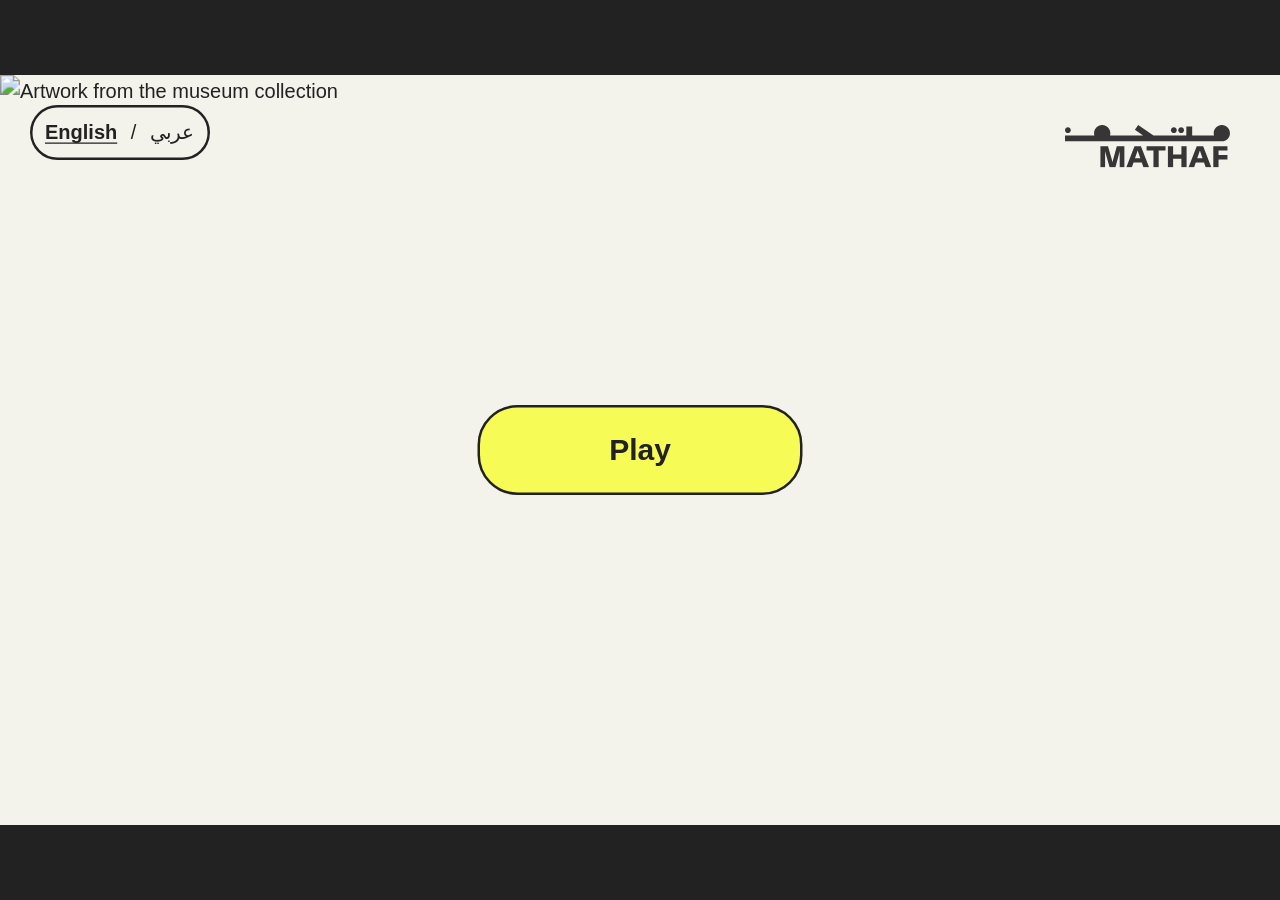
==== commit aa62b89f: "play again | code and user, check his, no more 40 pts" ====
--- a/game/web/index.html
+++ b/game/web/index.html
@@ -140,7 +140,13 @@
         <span class="eyebrow" id="end-label"></span>
         <div id="score"></div>
         <p class="lead" id="verdict"></p>
-        <button class="btn" id="again"></button>
+        <div class="end-actions">
+          <button class="btn" id="again"></button>
+          <div class="end-account" id="end-account" hidden>
+            <span><small id="end-user-label"></small><strong id="end-user"></strong></span>
+            <span><small id="end-code-label"></small><strong id="end-code" dir="ltr"></strong></span>
+          </div>
+        </div>
       </div>
       <div class="save-panel" id="save-panel" data-state="waiting">
         <h3 id="save-title"></h3>
@@ -159,10 +165,6 @@
       <div class="points-page">
         <span class="eyebrow" id="points-title"></span>
         <div class="points-total" id="points-total"></div>
-        <p class="points-target" id="points-target"></p>
-        <div class="track points-track" role="progressbar" aria-valuemin="0" aria-valuemax="40">
-          <div class="fill" id="points-fill"></div>
-        </div>
         <h2 class="points-history-title" id="history-title"></h2>
         <ol class="points-history" id="points-history"></ol>
         <button class="btn" id="points-back"></button>
--- a/game/web/css/style.css
+++ b/game/web/css/style.css
@@ -738,6 +738,44 @@
   display: flex;
   flex-direction: column;
 }
+.end-actions {
+  display: flex;
+  align-items: center;
+  gap: var(--space-3);
+  margin-top: var(--space-4);
+}
+.end-actions .btn {
+  align-self: stretch;
+  margin-top: 0;
+}
+.end-account {
+  display: flex;
+  align-items: stretch;
+  gap: var(--space-3);
+  min-width: 0;
+}
+.end-account[hidden] {
+  display: none;
+}
+.end-account > span {
+  display: flex;
+  flex-direction: column;
+  justify-content: center;
+  min-width: 120px;
+  padding: var(--space-2) var(--space-3);
+  border: 2px solid var(--ink);
+  border-radius: var(--radius-pill);
+}
+.end-account small {
+  color: var(--ink-soft);
+  font-size: 14px;
+}
+.end-account strong {
+  overflow: hidden;
+  font-size: 22px;
+  text-overflow: ellipsis;
+  white-space: nowrap;
+}
 .save-panel {
   border: 2px solid var(--ink);
   border-radius: var(--radius-pill);
@@ -809,14 +847,6 @@
 .points-total {
   font: 700 88px/1 var(--font-heading);
   margin-top: var(--space-2);
-}
-.points-target {
-  font-size: 20px;
-  margin: var(--space-2) 0;
-}
-.points-track {
-  flex: none;
-  height: 16px;
 }
 .points-history-title {
   font-size: 28px;
